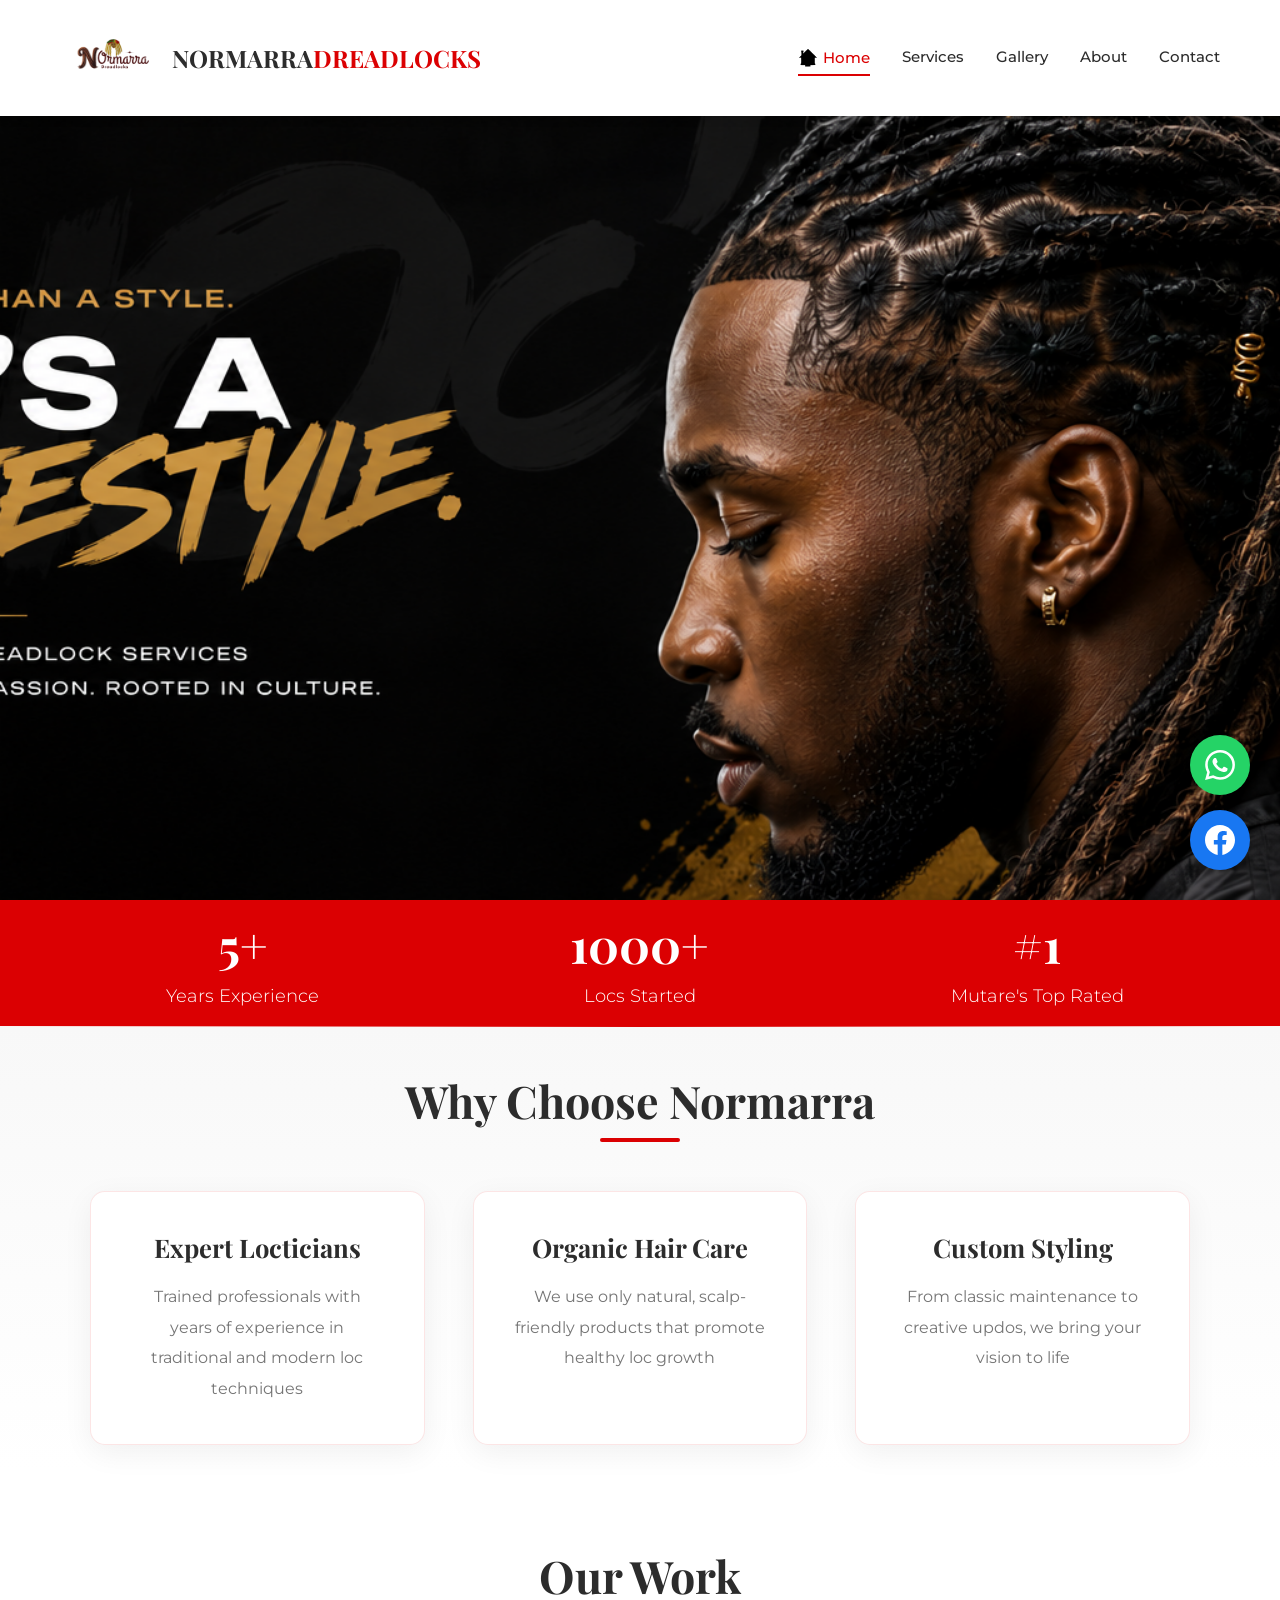
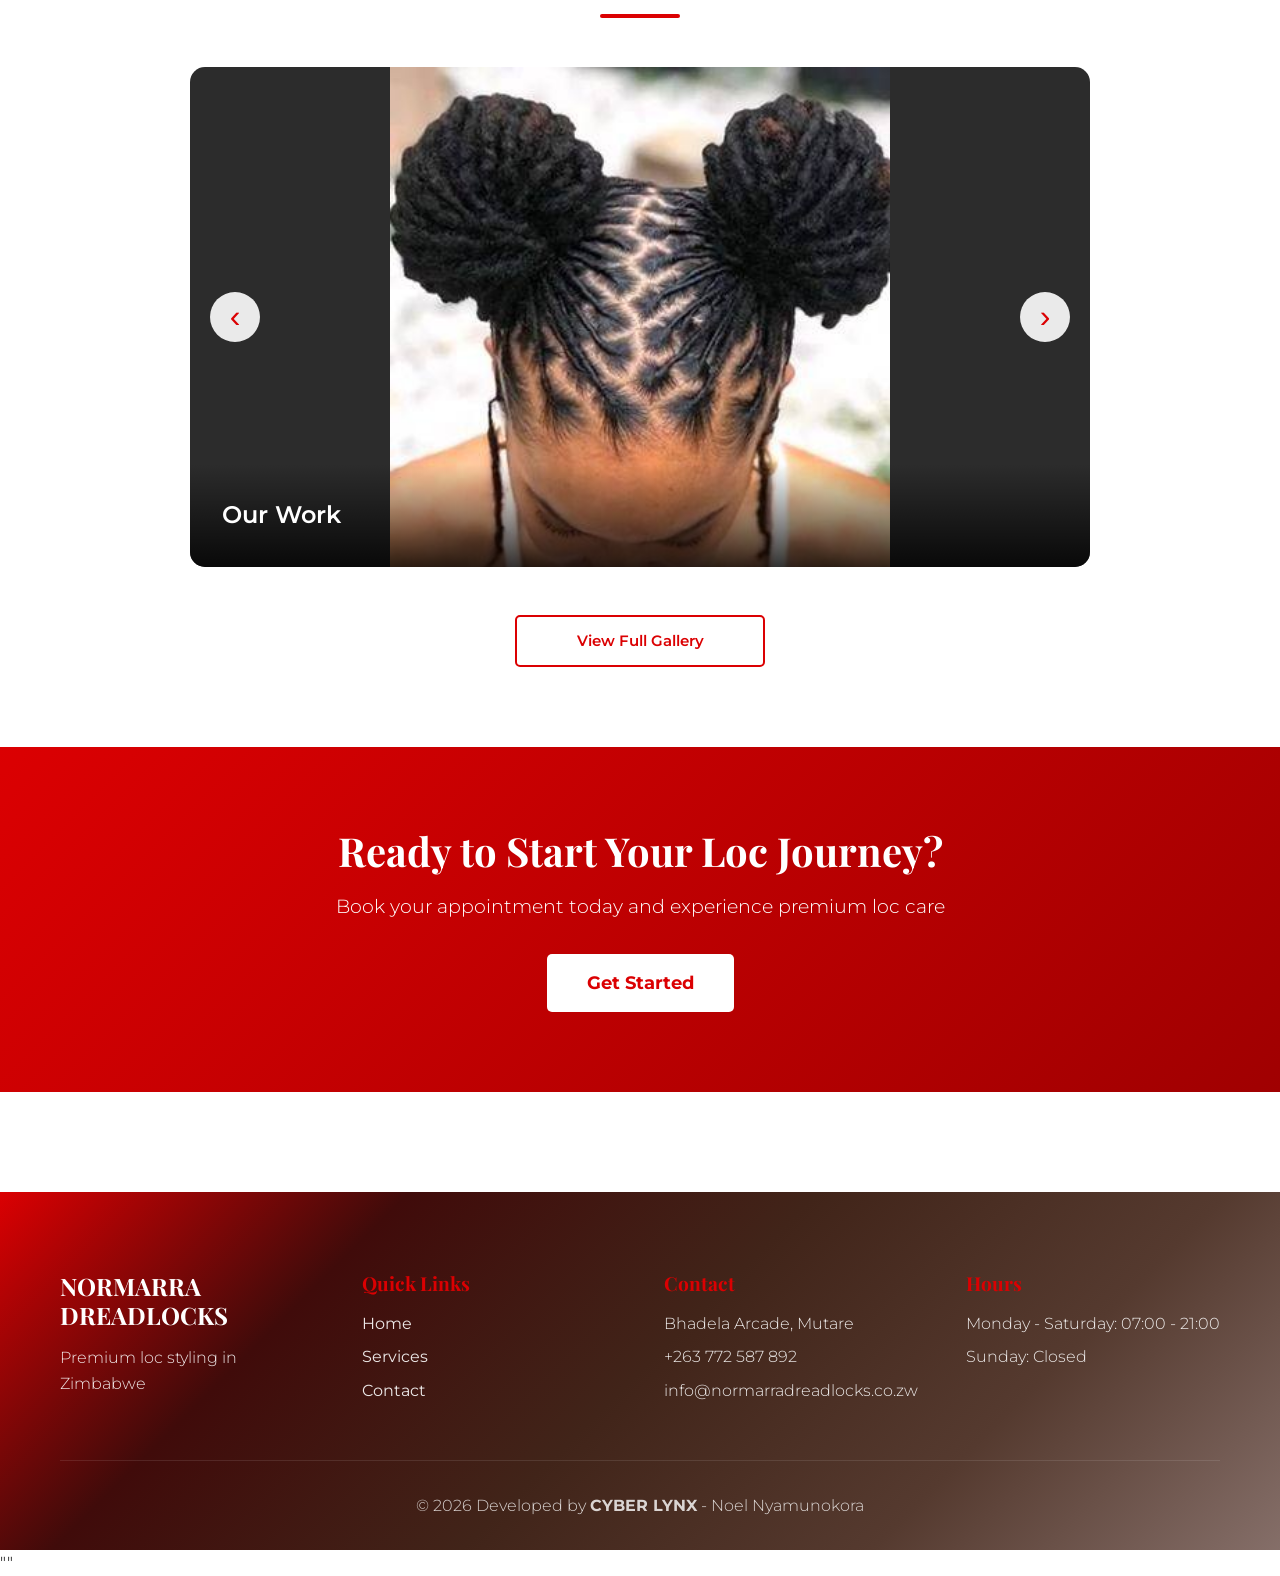
==== index.html @ 72afb71b "Update website: removed testimonials, fixed contact page responsiveness, adjusted footer gradient, r" ====
<!DOCTYPE html>
<html lang="en">
<head>
    <meta charset="UTF-8">
    <meta name="viewport" content="width=device-width, initial-scale=1.0">
    <title>Normarra Dreadlocks | Premium Loc Styling in Mutare</title>
    <link rel="stylesheet" href="styles.css">
    <link rel="preconnect" href="https://fonts.googleapis.com">
    <link rel="preconnect" href="https://fonts.gstatic.com" crossorigin>
    <link href="https://fonts.googleapis.com/css2?family=Montserrat:wght@300;400;600;700;800&family=Playfair+Display:wght@600;700&display=swap" rel="stylesheet">
</head>
<body>
    <!-- Navigation -->
    <nav class="navbar" id="navbar">
        <div class="container nav-container">
            <div class="logo">
                <img src="static/normarra logo.png" alt="Normarra Dreadlocks Logo" class="nav-logo">
                <h2>NORMARRA<span class="logo-accent">DREADLOCKS</span></h2>
            </div>
            <ul class="nav-menu" id="navMenu">
                <li><a href="index.html" class="active"><span class="home-icon">🏠</span> Home</a></li>
                <li><a href="services.html">Services</a></li>
                <li><a href="gallery.html">Gallery</a></li>
                <li><a href="about.html">About</a></li>
                <li><a href="contact.html">Contact</a></li>
            </ul>
            <div class="hamburger" id="hamburger">
                <span></span>
                <span></span>
                <span></span>
            </div>
        </div>
    </nav>

    <!-- Hero Section -->
    <section class="hero">
        <div class="hero-overlay"></div>
        <div class="floating-particles">
            <span class="particle"></span>
            <span class="particle"></span>
            <span class="particle"></span>
            <span class="particle"></span>
            <span class="particle"></span>
            <span class="particle"></span>
            <span class="particle"></span>
            <span class="particle"></span>
            <span class="particle"></span>
            <span class="particle"></span>
        </div>
        <div class="hero-mobile-text">
            <div class="mobile-text-content">
                <h2 class="mobile-tagline">
                    MORE THAN A STYLE.<br>
                    IT'S A LIFESTYLE
                </h2>
                <div class="mobile-divider"></div>
                <p class="mobile-subtext">
                    EXPERT DREADLOCK SERVICE<br>
                    BUILT ON PASSION. ROOTED IN CULTURE
                </p>
            </div>
        </div>
    </section>

    <!-- Floating Social Buttons -->
    <div class="floating-social">
        <a href="https://wa.me/263772587892?text=Hello%20Normarra%20Dreadlocks!%20I%27d%20like%20to%20book%20an%20appointment%20for%20loc%20services.%20Please%20let%20me%20know%20your%20availability." target="_blank" class="social-btn whatsapp-btn" title="Chat on WhatsApp">
            <svg xmlns="http://www.w3.org/2000/svg" viewBox="0 0 24 24" fill="currentColor">
                <path d="M17.472 14.382c-.297-.149-1.758-.867-2.03-.967-.273-.099-.471-.148-.67.15-.197.297-.767.966-.94 1.164-.173.199-.347.223-.644.075-.297-.15-1.255-.463-2.39-1.475-.883-.788-1.48-1.761-1.653-2.059-.173-.297-.018-.458.13-.606.134-.133.298-.347.446-.52.149-.174.198-.298.298-.497.099-.198.05-.371-.025-.52-.075-.149-.669-1.612-.916-2.207-.242-.579-.487-.5-.669-.51-.173-.008-.371-.01-.57-.01-.198 0-.52.074-.792.372-.272.297-1.04 1.016-1.04 2.479 0 1.462 1.065 2.875 1.213 3.074.149.198 2.096 3.2 5.077 4.487.709.306 1.262.489 1.694.625.712.227 1.36.195 1.871.118.571-.085 1.758-.719 2.006-1.413.248-.694.248-1.289.173-1.413-.074-.124-.272-.198-.57-.347m-5.421 7.403h-.004a9.87 9.87 0 01-5.031-1.378l-.361-.214-3.741.982.998-3.648-.235-.374a9.86 9.86 0 01-1.51-5.26c.001-5.45 4.436-9.884 9.888-9.884 2.64 0 5.122 1.03 6.988 2.898a9.825 9.825 0 012.893 6.994c-.003 5.45-4.437 9.884-9.885 9.884m8.413-18.297A11.815 11.815 0 0012.05 0C5.495 0 .16 5.335.157 11.892c0 2.096.547 4.142 1.588 5.945L.057 24l6.305-1.654a11.882 11.882 0 005.683 1.448h.005c6.554 0 11.89-5.335 11.893-11.893a11.821 11.821 0 00-3.48-8.413Z"/>
            </svg>
        </a>
        <a href="https://www.facebook.com/profile.php?id=61589279602380" target="_blank" class="social-btn facebook-btn" title="Follow us on Facebook">
            <svg xmlns="http://www.w3.org/2000/svg" viewBox="0 0 24 24" fill="currentColor">
                <path d="M24 12.073c0-6.627-5.373-12-12-12s-12 5.373-12 12c0 5.99 4.388 10.954 10.125 11.854v-8.385H7.078v-3.47h3.047V9.43c0-3.007 1.792-4.669 4.533-4.669 1.312 0 2.686.235 2.686.235v2.953H15.83c-1.491 0-1.956.925-1.956 1.874v2.25h3.328l-.532 3.47h-2.796v8.385C19.612 23.027 24 18.062 24 12.073z"/>
            </svg>
        </a>
    </div>

    <!-- Stats Section -->
    <section class="stats-section">
        <div class="container">
            <div class="stats-grid">
                <div class="stat-item">
                    <h3>5+</h3>
                    <p>Years Experience</p>
                </div>
                <div class="stat-item">
                    <h3>1000+</h3>
                    <p>Locs Started</p>
                </div>
                <div class="stat-item">
                    <h3>#1</h3>
                    <p>Mutare's Top Rated</p>
                </div>
            </div>
        </div>
    </section>

    <!-- Features Section -->
    <section class="features-section">
        <div class="container">
            <h2 class="section-title">Why Choose Normarra</h2>
            <div class="features-grid">
                <div class="feature-card">
                    <h3>Expert Locticians</h3>
                    <p>Trained professionals with years of experience in traditional and modern loc techniques</p>
                </div>
                <div class="feature-card">
                    <h3>Organic Hair Care</h3>
                    <p>We use only natural, scalp-friendly products that promote healthy loc growth</p>
                </div>
                <div class="feature-card">
                    <h3>Custom Styling</h3>
                    <p>From classic maintenance to creative updos, we bring your vision to life</p>
                </div>
            </div>
        </div>
    </section>

    <!-- Mini Gallery Section -->
    <section class="mini-gallery-section">
        <div class="container">
            <h2 class="section-title">Our Work</h2>
            <div class="gallery-slider">
                <div class="gallery-track" id="galleryTrack">
                    <div class="gallery-slide">
                        <img src="static/work1.jpg" alt="Loc transformation 1">
                        <div class="slide-caption">Our Work</div>
                    </div>
                    <div class="gallery-slide">
                        <img src="static/work2.jpg" alt="Loc transformation 2">
                        <div class="slide-caption">Our Work</div>
                    </div>
                    <div class="gallery-slide">
                        <img src="static/work3.jpg" alt="Loc transformation 3">
                        <div class="slide-caption">Our Work</div>
                    </div>
                    <div class="gallery-slide">
                        <img src="static/work4.jpg" alt="Loc transformation 4">
                        <div class="slide-caption">Our Work</div>
                    </div>
                    <div class="gallery-slide">
                        <img src="static/work5.jpg" alt="Loc transformation 5">
                        <div class="slide-caption">Our Work</div>
                    </div>
                    <div class="gallery-slide">
                        <img src="static/work6.jpg" alt="Loc transformation 6">
                        <div class="slide-caption">Our Work</div>
                    </div>
                </div>
                <button class="slider-btn prev" id="prevBtn">‹</button>
                <button class="slider-btn next" id="nextBtn">›</button>
            </div>
            <a href="gallery.html" class="btn btn-secondary">View Full Gallery</a>
        </div>
    </section>

    <!-- CTA Section -->
    <section class="cta-section">
        <div class="container">
            <h2>Ready to Start Your Loc Journey?</h2>
            <p>Book your appointment today and experience premium loc care</p>
            <a href="contact.html" class="btn btn-hero">Get Started</a>
        </div>
    </section>

    <!-- Footer -->
    <footer class="footer">
        <div class="container">
            <div class="footer-grid">
                <div class="footer-col">
                    <h3>NORMARRA DREADLOCKS</h3>
                    <p>Premium loc styling in Zimbabwe</p>
                </div>
                <div class="footer-col">
                    <h4>Quick Links</h4>
                    <ul>
                        <li><a href="index.html">Home</a></li>
                        <li><a href="services.html">Services</a></li>
                        <li><a href="contact.html">Contact</a></li>
                    </ul>
                </div>
                <div class="footer-col">
                    <h4>Contact</h4>
                    <p>Bhadela Arcade, Mutare</p>
                    <p>+263 772 587 892</p>
                    <p>info@normarradreadlocks.co.zw</p>
                </div>
                <div class="footer-col">
                    <h4>Hours</h4>
                    <p>Monday - Saturday: 07:00 - 21:00</p>
                    <p>Sunday: Closed</p>
                </div>
            </div>
            <div class="footer-bottom">
                <p>&copy; 2026 Developed by <strong>CYBER LYNX</strong> - Noel Nyamunokora</p>
            </div>
        </div>
    </footer>

    <script src="script.js"></script>
</body>
</html>
""
---- styles.css ----
/* ===== CSS RESET & BASE ===== */
* {
    margin: 0;
    padding: 0;
    box-sizing: border-box;
}

:root {
    --primary-red: #DB0002;
    --dark-red: #A00001;
    --white: #FFFFFF;
    --off-white: #F8F8F8;
    --charcoal: #2C2C2C;
    --dark-brown: #3E2723;
    --light-gray: #E0E0E0;
    --medium-gray: #757575;
    --accent-gold: #D4AF37;
}

html {
    scroll-behavior: smooth;
}

body {
    font-family: 'Montserrat', sans-serif;
    color: var(--charcoal);
    line-height: 1.6;
    background-color: var(--white);
}

h1, h2, h3, h4 {
    font-family: 'Playfair Display', serif;
    font-weight: 700;
    line-height: 1.2;
}

img {
    max-width: 100%;
    height: auto;
    display: block;
}

a {
    text-decoration: none;
    color: inherit;
}

.container {
    max-width: 1200px;
    margin: 0 auto;
    padding: 0 20px;
}

/* ===== NAVIGATION ===== */
.navbar {
    position: fixed;
    top: 0;
    left: 0;
    right: 0;
    background: var(--white);
    box-shadow: 0 2px 10px rgba(0,0,0,0.1);
    z-index: 1000;
    transition: all 0.3s ease;
}

.navbar.scrolled {
    box-shadow: 0 4px 20px rgba(0,0,0,0.15);
}

.nav-container {
    display: flex;
    justify-content: space-between;
    align-items: center;
    padding: 0.5rem 20px;
}

.logo {
    display: flex;
    align-items: center;
    gap: 12px;
}

.nav-logo {
    height: 100px;
    width: auto;
}

.logo h1 {
    font-size: 1.5rem;
    color: var(--charcoal);
    font-weight: 800;
    letter-spacing: 1px;
}

.logo-accent {
    color: var(--primary-red);
}

.nav-menu {
    display: flex;
    list-style: none;
    gap: 2rem;
}

.nav-menu a {
    color: var(--charcoal);
    font-weight: 500;
    font-size: 0.95rem;
    transition: color 0.3s ease;
    position: relative;
    display: flex;
    align-items: center;
    gap: 5px;
}

.home-icon {
    font-size: 1rem;
    filter: grayscale(100%) brightness(0);
}

.nav-menu a::after {
    content: '';
    position: absolute;
    bottom: -5px;
    left: 0;
    width: 0;
    height: 2px;
    background: var(--primary-red);
    transition: width 0.3s ease;
}

.nav-menu a:hover::after,
.nav-menu a.active::after {
    width: 100%;
}

.nav-menu a:hover,
.nav-menu a.active {
    color: var(--primary-red);
}

.hamburger {
    display: none;
    flex-direction: column;
    cursor: pointer;
    gap: 5px;
}

.hamburger span {
    width: 25px;
    height: 3px;
    background: var(--charcoal);
    transition: all 0.3s ease;
}

/* ===== BUTTONS ===== */
.btn {
    display: inline-block;
    padding: 12px 30px;
    border-radius: 5px;
    font-weight: 600;
    font-size: 0.95rem;
    transition: all 0.3s ease;
    cursor: pointer;
    border: none;
    text-align: center;
}

.btn-primary {
    background: var(--primary-red);
    color: var(--white);
}

.btn-primary:hover {
    background: var(--dark-red);
    transform: translateY(-2px);
    box-shadow: 0 5px 15px rgba(196, 30, 58, 0.3);
}

.btn-secondary {
    background: transparent;
    color: var(--primary-red);
    border: 2px solid var(--primary-red);
}

.btn-secondary:hover {
    background: var(--primary-red);
    color: var(--white);
}

.btn-hero {
    background: var(--white);
    color: var(--primary-red);
    padding: 15px 40px;
    font-size: 1.1rem;
    font-weight: 700;
}

.btn-hero:hover {
    background: var(--off-white);
    transform: translateY(-3px);
    box-shadow: 0 8px 20px rgba(0,0,0,0.2);
}

.btn-full {
    width: 100%;
}

/* ===== HERO SECTION ===== */
.hero {
    height: 100vh;
    background: url('static/hero.png') center/cover no-repeat;
    display: flex;
    align-items: center;
    justify-content: center;
    text-align: center;
    color: var(--white);
    position: relative;
    margin-top: 0;
    overflow: hidden;
}

.hero-overlay {
    position: absolute;
    top: 0;
    left: 0;
    right: 0;
    bottom: 0;
    background: transparent;
    z-index: 1;
}

/* Floating Particles Effect */
.floating-particles {
    position: absolute;
    top: 0;
    left: 0;
    width: 100%;
    height: 100%;
    z-index: 2;
    pointer-events: none;
}

.particle {
    position: absolute;
    background: radial-gradient(circle, rgba(212, 175, 55, 0.8), transparent);
    border-radius: 50%;
    animation: float 15s infinite ease-in-out;
    opacity: 0;
}

.particle:nth-child(1) {
    width: 8px;
    height: 8px;
    left: 10%;
    animation-delay: 0s;
    animation-duration: 12s;
}

.particle:nth-child(2) {
    width: 6px;
    height: 6px;
    left: 20%;
    animation-delay: 2s;
    animation-duration: 14s;
}

.particle:nth-child(3) {
    width: 10px;
    height: 10px;
    left: 30%;
    animation-delay: 4s;
    animation-duration: 16s;
}

.particle:nth-child(4) {
    width: 7px;
    height: 7px;
    left: 40%;
    animation-delay: 1s;
    animation-duration: 13s;
}

.particle:nth-child(5) {
    width: 9px;
    height: 9px;
    left: 50%;
    animation-delay: 3s;
    animation-duration: 15s;
}

.particle:nth-child(6) {
    width: 6px;
    height: 6px;
    left: 60%;
    animation-delay: 5s;
    animation-duration: 17s;
}

.particle:nth-child(7) {
    width: 8px;
    height: 8px;
    left: 70%;
    animation-delay: 2.5s;
    animation-duration: 14s;
}

.particle:nth-child(8) {
    width: 7px;
    height: 7px;
    left: 80%;
    animation-delay: 4.5s;
    animation-duration: 16s;
}

.particle:nth-child(9) {
    width: 10px;
    height: 10px;
    left: 90%;
    animation-delay: 1.5s;
    animation-duration: 13s;
}

.particle:nth-child(10) {
    width: 6px;
    height: 6px;
    left: 95%;
    animation-delay: 3.5s;
    animation-duration: 15s;
}

@keyframes float {
    0% {
        transform: translateY(100vh) translateX(0) scale(0);
        opacity: 0;
    }
    10% {
        opacity: 0.6;
    }
    50% {
        transform: translateY(50vh) translateX(20px) scale(1);
        opacity: 0.8;
    }
    90% {
        opacity: 0.4;
    }
    100% {
        transform: translateY(-10vh) translateX(-20px) scale(0.5);
        opacity: 0;
    }
}

.hero-content {
    position: relative;
    z-index: 2;
    max-width: 800px;
    padding: 0 20px;
}

.hero-title {
    font-size: 4rem;
    margin-bottom: 1rem;
    text-shadow: 2px 2px 10px rgba(0,0,0,0.5);
    animation: fadeInUp 1s ease;
}

.hero-subtitle {
    font-size: 1.5rem;
    margin-bottom: 2rem;
    font-weight: 300;
    text-shadow: 1px 1px 5px rgba(0,0,0,0.5);
    animation: fadeInUp 1.2s ease;
}

@keyframes fadeInUp {
    from {
        opacity: 0;
        transform: translateY(30px);
    }
    to {
        opacity: 1;
        transform: translateY(0);
    }
}

/* Hide mobile text on larger screens */
.hero-mobile-text {
    display: none;
}

/* Mobile hero image - for screens smaller than 768px */
@media (max-width: 768px) {
    .hero {
        background: url('static/hero2.png') center top no-repeat;
        background-size: auto 100%;
    }
    
    .hero-mobile-text {
        display: flex;
        align-items: center;
        justify-content: center;
        position: absolute;
        top: 0;
        left: 0;
        right: 0;
        bottom: 0;
        z-index: 10;
        padding: 0 20px;
    }
    
    .mobile-text-content {
        text-align: center;
        animation: fadeInUp 1.5s ease;
    }
    
    .mobile-tagline {
        font-family: 'Montserrat', sans-serif;
        font-size: 2rem;
        font-weight: 800;
        letter-spacing: 2px;
        text-align: center;
        line-height: 1.4;
        color: var(--white);
        text-shadow: 2px 2px 8px rgba(0, 0, 0, 0.8);
        margin-bottom: 1.5rem;
    }
    
    .mobile-divider {
        width: 80px;
        height: 3px;
        background: var(--white);
        margin: 0 auto 1.5rem;
        box-shadow: 0 2px 6px rgba(0, 0, 0, 0.5);
        animation: expandWidth 1s ease 0.5s backwards;
    }
    
    .mobile-subtext {
        font-family: 'Montserrat', sans-serif;
        font-size: 0.9rem;
        font-weight: 500;
        letter-spacing: 1.5px;
        color: var(--white);
        text-shadow: 1px 1px 6px rgba(0, 0, 0, 0.8);
        line-height: 1.6;
    }
}

@keyframes expandWidth {
    from {
        width: 0;
    }
    to {
        width: 80px;
    }
}

.hero-logo {
    max-width: 150px;
    height: auto;
    filter: drop-shadow(2px 2px 40px rgba(0, 0, 0, 0.5));
    animation: fadeInLeft 1s ease;
}

.hero-tagline {
    font-family: 'Montserrat', sans-serif;
    font-size: 1.8rem;
    font-weight: 800;
    letter-spacing: 3px;
    color: var(--white);
    text-shadow: 2px 2px 10px rgba(0, 0, 0, 0.7);
    animation: fadeInLeft 1.2s ease;
}

@keyframes fadeInLeft {
    from {
        opacity: 0;
        transform: translateX(-30px);
    }
    to {
        opacity: 1;
        transform: translateX(0);
    }
}

.hero-content {
    position: relative;
    z-index: 2;
    max-width: 800px;
    padding: 0 20px;
}

.hero-title {
    font-size: 4rem;
    margin-bottom: 1rem;
    text-shadow: 2px 2px 10px rgba(0,0,0,0.5);
    animation: fadeInUp 1s ease;
}

.hero-subtitle {
    font-size: 1.5rem;
    margin-bottom: 2rem;
    font-weight: 300;
    text-shadow: 1px 1px 5px rgba(0,0,0,0.5);
    animation: fadeInUp 1.2s ease;
}

@keyframes fadeInUp {
    from {
        opacity: 0;
        transform: translateY(30px);
    }
    to {
        opacity: 1;
        transform: translateY(0);
    }
}

/* ===== STATS SECTION ===== */
.stats-section {
    background: var(--primary-red);
    color: var(--white);
    padding: 1rem 0;
}

.stats-grid {
    display: grid;
    grid-template-columns: repeat(auto-fit, minmax(200px, 1fr));
    gap: 2rem;
    text-align: center;
}

.stat-item h3 {
    font-size: 3rem;
    margin-bottom: 0.5rem;
}

.stat-item p {
    font-size: 1.1rem;
    font-weight: 300;
}

/* ===== FEATURES SECTION ===== */
.features-section {
    padding: 3rem 0 1.5rem 0;
    background: linear-gradient(180deg, var(--off-white) 0%, var(--white) 100%);
    position: relative;
}

.features-section::before {
    content: '';
    position: absolute;
    top: 0;
    left: 0;
    right: 0;
    height: 1px;
    background: linear-gradient(90deg, transparent, var(--primary-red), transparent);
}

.section-title {
    text-align: center;
    font-size: 2.8rem;
    margin-bottom: 1rem;
    color: var(--charcoal);
    position: relative;
    display: inline-block;
    width: 100%;
}

.section-title::after {
    content: '';
    position: absolute;
    bottom: -15px;
    left: 50%;
    transform: translateX(-50%);
    width: 80px;
    height: 4px;
    background: var(--primary-red);
    border-radius: 2px;
}

.features-section .section-title {
    margin-bottom: 4rem;
}

.features-grid {
    display: grid;
    grid-template-columns: repeat(auto-fit, minmax(320px, 1fr));
    gap: 3rem;
    max-width: 1100px;
    margin: 0 auto;
}

.feature-card {
    background: var(--white);
    padding: 2.5rem 2.5rem;
    border-radius: 15px;
    text-align: center;
    box-shadow: 0 8px 30px rgba(0,0,0,0.06);
    transition: all 0.4s cubic-bezier(0.4, 0, 0.2, 1);
    position: relative;
    overflow: hidden;
    border: 1px solid rgba(219, 0, 2, 0.1);
}

.feature-card::before {
    content: '';
    position: absolute;
    top: 0;
    left: 0;
    right: 0;
    height: 4px;
    background: linear-gradient(90deg, var(--primary-red), var(--dark-red));
    transform: scaleX(0);
    transition: transform 0.4s ease;
}

.feature-card:hover::before {
    transform: scaleX(1);
}

.feature-card:hover {
    transform: translateY(-15px);
    box-shadow: 0 15px 45px rgba(219, 0, 2, 0.15);
    border-color: var(--primary-red);
}

.feature-card h3 {
    font-size: 1.6rem;
    margin-bottom: 1.2rem;
    color: var(--charcoal);
    transition: color 0.3s ease;
}

.feature-card:hover h3 {
    color: var(--primary-red);
}

.feature-card p {
    color: var(--medium-gray);
    line-height: 1.9;
    font-size: 1rem;
}

/* ===== GALLERY SLIDER ===== */
.mini-gallery-section {
    padding: 5rem 0;
    background: var(--white);
}

.gallery-slider {
    position: relative;
    max-width: 900px;
    margin: 3rem auto;
    overflow: hidden;
    border-radius: 15px;
}

.gallery-track {
    display: flex;
    transition: transform 0.5s ease;
}

.gallery-slide {
    min-width: 100%;
    position: relative;
}

.gallery-slide img {
    width: 100%;
    height: 500px;
    object-fit: contain;
    background: var(--charcoal);
}

.slide-caption {
    position: absolute;
    bottom: 0;
    left: 0;
    right: 0;
    background: linear-gradient(transparent, rgba(0,0,0,0.8));
    color: var(--white);
    padding: 2rem;
    font-size: 1.5rem;
    font-weight: 600;
}

.slider-btn {
    position: absolute;
    top: 50%;
    transform: translateY(-50%);
    background: rgba(255,255,255,0.9);
    color: var(--primary-red);
    border: none;
    width: 50px;
    height: 50px;
    border-radius: 50%;
    font-size: 2rem;
    cursor: pointer;
    transition: all 0.3s ease;
    z-index: 10;
}

.slider-btn:hover {
    background: var(--white);
    transform: translateY(-50%) scale(1.1);
}

.slider-btn.prev {
    left: 20px;
}

.slider-btn.next {
    right: 20px;
}

.mini-gallery-section .btn-secondary {
    display: block;
    margin: 2rem auto 0;
    max-width: 250px;
}

/* ===== TESTIMONIALS ===== */
.testimonials-section {
    padding: 5rem 0;
    background: var(--off-white);
}

.testimonials-grid {
    display: grid;
    grid-template-columns: repeat(auto-fit, minmax(300px, 1fr));
    gap: 2rem;
}

.testimonial-card {
    background: var(--white);
    padding: 2rem;
    border-radius: 10px;
    box-shadow: 0 5px 20px rgba(0,0,0,0.08);
}

.stars {
    color: var(--accent-gold);
    font-size: 1.2rem;
    margin-bottom: 1rem;
}

.testimonial-text {
    font-style: italic;
    color: var(--charcoal);
    margin-bottom: 1rem;
    line-height: 1.8;
}

.testimonial-author {
    font-weight: 600;
    color: var(--primary-red);
}

/* ===== CTA SECTION ===== */
.cta-section {
    background: linear-gradient(135deg, var(--primary-red), var(--dark-red));
    color: var(--white);
    padding: 5rem 0;
    text-align: center;
}

.cta-section h2 {
    font-size: 2.5rem;
    margin-bottom: 1rem;
}

.cta-section p {
    font-size: 1.2rem;
    margin-bottom: 2rem;
    font-weight: 300;
}

/* ===== PAGE HEADER ===== */
.page-header {
    background: linear-gradient(135deg, 
        #DB0002 0%, 
        #400B0A 30%, 
        #412419 60%, 
        #553A2F 100%);
    color: var(--white);
    padding: 5rem 0 3rem;
    text-align: center;
    margin-top: 70px;
    position: relative;
    overflow: hidden;
}

.page-header::before {
    content: '';
    position: absolute;
    top: 0;
    left: 0;
    right: 0;
    bottom: 0;
    background: radial-gradient(circle at 30% 50%, rgba(219, 0, 2, 0.2) 0%, transparent 50%),
                radial-gradient(circle at 70% 80%, rgba(85, 58, 47, 0.3) 0%, transparent 50%);
    pointer-events: none;
}

.page-header h1 {
    font-size: 3rem;
    margin-bottom: 1rem;
}

.page-header p {
    font-size: 1.2rem;
    font-weight: 300;
}

/* ===== SERVICES PAGE ===== */
.services-intro {
    padding: 4rem 0;
    background: var(--white);
}

.intro-content {
    max-width: 800px;
    margin: 0 auto;
    text-align: center;
}

.intro-content h2 {
    font-size: 2rem;
    margin-bottom: 1.5rem;
    color: var(--primary-red);
}

.intro-content p {
    font-size: 1.1rem;
    line-height: 1.8;
    color: var(--medium-gray);
}

.services-section {
    padding: 3rem 0 5rem;
    background: var(--off-white);
}

.service-category {
    margin-bottom: 4rem;
}

.category-title {
    font-size: 2.2rem;
    color: var(--charcoal);
    margin-bottom: 0.5rem;
    text-align: center;
}

.category-desc {
    text-align: center;
    color: var(--medium-gray);
    margin-bottom: 2rem;
    font-size: 1.1rem;
}

.services-grid {
    display: grid;
    grid-template-columns: repeat(auto-fit, minmax(280px, 1fr));
    gap: 2rem;
}

.service-card {
    background: var(--white);
    padding: 2rem;
    border-radius: 10px;
    box-shadow: 0 3px 15px rgba(0,0,0,0.08);
    transition: all 0.3s ease;
    border-top: 4px solid var(--primary-red);
}

.service-card:hover {
    transform: translateY(-5px);
    box-shadow: 0 8px 25px rgba(196, 30, 58, 0.2);
}

.service-card h3 {
    font-size: 1.4rem;
    color: var(--primary-red);
    margin-bottom: 1rem;
}

.service-desc {
    color: var(--medium-gray);
    margin-bottom: 1.5rem;
    line-height: 1.7;
}

.service-details {
    display: flex;
    justify-content: center;
    align-items: center;
    padding-top: 1rem;
    border-top: 1px solid var(--light-gray);
}

.duration {
    color: var(--charcoal);
    font-size: 0.9rem;
}

.price {
    color: var(--primary-red);
    font-weight: 700;
    font-size: 1.1rem;
}

/* ===== GALLERY PAGE ===== */
.gallery-filter-section {
    padding: 3rem 0 2rem;
    background: var(--white);
}

.filter-buttons {
    display: flex;
    justify-content: center;
    gap: 1rem;
    flex-wrap: wrap;
}

.filter-btn {
    padding: 10px 25px;
    background: var(--white);
    color: var(--charcoal);
    border: 2px solid var(--light-gray);
    border-radius: 25px;
    cursor: pointer;
    font-weight: 600;
    transition: all 0.3s ease;
}

.filter-btn:hover,
.filter-btn.active {
    background: var(--primary-red);
    color: var(--white);
    border-color: var(--primary-red);
}

.gallery-section {
    padding: 2rem 0 5rem;
    background: var(--off-white);
}

.masonry-grid {
    display: grid;
    grid-template-columns: repeat(auto-fill, minmax(250px, 1fr));
    gap: 1.5rem;
    grid-auto-flow: dense;
}

.gallery-item {
    position: relative;
    overflow: hidden;
    border-radius: 10px;
    cursor: pointer;
    transition: transform 0.3s ease;
    height: 300px;
}

.gallery-item.tall {
    grid-row: span 2;
    height: 615px;
}

.gallery-item.wide {
    grid-column: span 2;
}

.gallery-item img {
    width: 100%;
    height: 100%;
    object-fit: cover;
    transition: transform 0.5s ease;
}

.gallery-item:hover img {
    transform: scale(1.1);
}

.gallery-overlay {
    position: absolute;
    bottom: 0;
    left: 0;
    right: 0;
    background: linear-gradient(transparent, rgba(0,0,0,0.9));
    color: var(--white);
    padding: 2rem 1.5rem 1.5rem;
    transform: translateY(100%);
    transition: transform 0.3s ease;
}

.gallery-item:hover .gallery-overlay {
    transform: translateY(0);
}

.gallery-overlay h3 {
    font-size: 1.3rem;
    margin-bottom: 0.5rem;
}

.gallery-overlay p {
    font-size: 0.9rem;
    font-weight: 300;
}

.gallery-item.hidden {
    display: none;
}

/* ===== ABOUT PAGE ===== */
.about-story {
    padding: 5rem 0;
    background: var(--white);
}

.about-content {
    display: grid;
    grid-template-columns: 1fr 1fr;
    gap: 4rem;
    align-items: center;
}

.about-text h2 {
    font-size: 2.2rem;
    color: var(--primary-red);
    margin-bottom: 1.5rem;
}

.about-text p {
    margin-bottom: 1.5rem;
    line-height: 1.8;
    color: var(--medium-gray);
}

.about-image img {
    border-radius: 10px;
    box-shadow: 0 10px 30px rgba(0,0,0,0.15);
}

.mission-section {
    padding: 5rem 0;
    background: var(--off-white);
}

.mission-grid {
    display: grid;
    grid-template-columns: repeat(auto-fit, minmax(300px, 1fr));
    gap: 2rem;
}

.mission-card {
    background: var(--white);
    padding: 2.5rem;
    border-radius: 10px;
    box-shadow: 0 5px 20px rgba(0,0,0,0.08);
    border-left: 5px solid var(--primary-red);
}

.mission-card h3 {
    font-size: 1.6rem;
    color: var(--primary-red);
    margin-bottom: 1rem;
}

.mission-card p {
    line-height: 1.8;
    color: var(--medium-gray);
}

.approach-section {
    padding: 5rem 0;
    background: var(--white);
}

.approach-content {
    display: grid;
    grid-template-columns: repeat(auto-fit, minmax(250px, 1fr));
    gap: 3rem;
    margin-top: 3rem;
}

.approach-item {
    text-align: center;
}

.approach-number {
    font-size: 3rem;
    font-weight: 700;
    color: var(--primary-red);
    opacity: 0.3;
    margin-bottom: 1rem;
}

.approach-item h3 {
    font-size: 1.4rem;
    margin-bottom: 1rem;
    color: var(--charcoal);
}

.approach-item p {
    line-height: 1.8;
    color: var(--medium-gray);
}

.team-section {
    padding: 5rem 0;
    background: var(--off-white);
}

.team-intro {
    text-align: center;
    max-width: 800px;
    margin: 0 auto 3rem;
    font-size: 1.1rem;
    line-height: 1.8;
    color: var(--medium-gray);
}

.team-values {
    display: grid;
    grid-template-columns: repeat(auto-fit, minmax(200px, 1fr));
    gap: 2rem;
    margin-top: 3rem;
}

.value-item {
    text-align: center;
    padding: 2rem;
    background: var(--white);
    border-radius: 10px;
    box-shadow: 0 3px 15px rgba(0,0,0,0.08);
}

.value-icon {
    font-size: 3rem;
    display: block;
    margin-bottom: 1rem;
}

.value-item p {
    font-weight: 600;
    color: var(--charcoal);
}

/* ===== CONTACT PAGE ===== */
.contact-section {
    padding: 5rem 0;
    background: var(--off-white);
}

.contact-grid {
    display: grid;
    grid-template-columns: 1fr 1fr;
    gap: 4rem;
    align-items: stretch;
}

.contact-form-container,
.contact-info-container {
    display: flex;
    flex-direction: column;
}

.contact-form-container h2,
.contact-info-container h2 {
    font-size: 2rem;
    color: var(--primary-red);
    margin-bottom: 2rem;
}

.contact-form {
    background: var(--white);
    padding: 2.5rem;
    border-radius: 10px;
    box-shadow: 0 5px 20px rgba(0,0,0,0.08);
    flex: 1;
    display: flex;
    flex-direction: column;
}

.form-group {
    margin-bottom: 1.5rem;
}

.form-row {
    display: grid;
    grid-template-columns: 1fr 1fr;
    gap: 1rem;
}

.form-row .form-group {
    margin-bottom: 1.5rem;
}

.form-group label {
    display: block;
    margin-bottom: 0.5rem;
    font-weight: 600;
    color: var(--charcoal);
}

.form-group input,
.form-group select,
.form-group textarea {
    width: 100%;
    padding: 12px;
    border: 2px solid var(--light-gray);
    border-radius: 5px;
    font-family: 'Montserrat', sans-serif;
    font-size: 1rem;
    transition: border-color 0.3s ease;
}

.form-group input:focus,
.form-group select:focus,
.form-group textarea:focus {
    outline: none;
    border-color: var(--primary-red);
}

.contact-details {
    background: var(--white);
    padding: 2.5rem;
    border-radius: 10px;
    box-shadow: 0 5px 20px rgba(0,0,0,0.08);
}

.contact-item {
    display: flex;
    gap: 1.5rem;
    margin-bottom: 2rem;
    align-items: flex-start;
}

.contact-icon {
    font-size: 2rem;
    flex-shrink: 0;
    filter: grayscale(100%);
    opacity: 0.8;
}

.contact-item h4 {
    font-size: 1.2rem;
    color: var(--primary-red);
    margin-bottom: 0.5rem;
}

.contact-item p {
    color: var(--medium-gray);
    line-height: 1.8;
}

.contact-item a {
    color: var(--primary-red);
    transition: color 0.3s ease;
}

.contact-item a:hover {
    color: var(--dark-red);
}

.map-container {
    margin-top: 2rem;
    border-radius: 10px;
    overflow: hidden;
}

.map-placeholder {
    background: var(--light-gray);
    padding: 4rem 2rem;
    text-align: center;
    color: var(--medium-gray);
}

.map-placeholder p {
    margin-bottom: 0.5rem;
}

.map-note {
    font-size: 0.9rem;
    font-style: italic;
}

.faq-section {
    padding: 5rem 0;
    background: var(--white);
}

.faq-accordion {
    max-width: 800px;
    margin: 0 auto;
}

.faq-item {
    background: var(--off-white);
    margin-bottom: 1rem;
    border-radius: 10px;
    overflow: hidden;
    border-left: 4px solid var(--primary-red);
    transition: all 0.3s ease;
}

.faq-item:hover {
    box-shadow: 0 5px 15px rgba(219, 0, 2, 0.1);
}

.faq-question {
    width: 100%;
    background: transparent;
    border: none;
    padding: 1.5rem 2rem;
    text-align: left;
    cursor: pointer;
    display: flex;
    justify-content: space-between;
    align-items: center;
    font-size: 1.1rem;
    font-weight: 600;
    color: var(--charcoal);
    transition: all 0.3s ease;
}

.faq-question:hover {
    color: var(--primary-red);
}

.faq-icon {
    font-size: 1.5rem;
    font-weight: 300;
    color: var(--primary-red);
    transition: transform 0.3s ease;
}

.faq-item.active .faq-icon {
    transform: rotate(45deg);
}

.faq-answer {
    max-height: 0;
    overflow: hidden;
    transition: max-height 0.3s ease, padding 0.3s ease;
    padding: 0 2rem;
}

.faq-item.active .faq-answer {
    max-height: 500px;
    padding: 0 2rem 1.5rem 2rem;
}

.faq-answer p {
    color: var(--medium-gray);
    line-height: 1.8;
    margin: 0;
}

/* ===== FOOTER ===== */
.footer {
    background: linear-gradient(135deg, 
        #DB0002 0%, 
        #400B0A 25%, 
        #412419 50%, 
        #553A2F 75%, 
        #C8B8B9 135%);
    color: var(--white);
    padding: 5rem 0 2rem;
    position: relative;
    overflow: hidden;
    margin-top: 100px;
}

.footer::before {
    content: '';
    position: absolute;
    top: -100px;
    left: 0;
    width: 100%;
    height: 100px;
    background: inherit;
    clip-path: ellipse(70% 100% at 50% 100%);
}



/* ===== FLOATING SOCIAL BUTTONS ===== */
.floating-social {
    position: fixed;
    bottom: 30px;
    right: 30px;
    display: flex;
    flex-direction: column;
    gap: 15px;
    z-index: 999;
}

.floating-book-btn {
    background: var(--primary-red);
    color: var(--white);
    padding: 12px 20px;
    border-radius: 30px;
    font-weight: 600;
    font-size: 0.9rem;
    text-align: center;
    box-shadow: 0 4px 15px rgba(219, 0, 2, 0.4);
    transition: all 0.3s ease;
    cursor: pointer;
    white-space: nowrap;
}

.floating-book-btn:hover {
    background: var(--dark-red);
    transform: translateY(-3px);
    box-shadow: 0 6px 20px rgba(219, 0, 2, 0.6);
}

.social-btn {
    width: 60px;
    height: 60px;
    border-radius: 50%;
    display: flex;
    align-items: center;
    justify-content: center;
    box-shadow: 0 4px 15px rgba(0, 0, 0, 0.3);
    transition: all 0.3s ease;
    cursor: pointer;
}

.social-btn svg {
    width: 30px;
    height: 30px;
}

.whatsapp-btn {
    background: #25D366;
    color: var(--white);
}

.whatsapp-btn:hover {
    background: #128C7E;
    transform: scale(1.1) translateY(-3px);
    box-shadow: 0 6px 20px rgba(37, 211, 102, 0.5);
}

.facebook-btn {
    background: #1877F2;
    color: var(--white);
}

.facebook-btn:hover {
    background: #0d5dbf;
    transform: scale(1.1) translateY(-3px);
    box-shadow: 0 6px 20px rgba(24, 119, 242, 0.5);
}

.social-btn:active {
    transform: scale(0.95);
}

@media (max-width: 600px) {
    .floating-social {
        bottom: 20px;
        right: 20px;
    }
    
    .floating-book-btn {
        padding: 10px 16px;
        font-size: 0.8rem;
    }
    
    .social-btn {
        width: 50px;
        height: 50px;
    }
    
    .social-btn svg {
        width: 25px;
        height: 25px;
    }
}

.footer-grid {
    display: grid;
    grid-template-columns: repeat(auto-fit, minmax(250px, 1fr));
    gap: 3rem;
    margin-bottom: 3rem;
}

.footer-col h3 {
    font-size: 1.5rem;
    margin-bottom: 1rem;
}

.footer-col h4 {
    font-size: 1.2rem;
    margin-bottom: 1rem;
    color: var(--primary-red);
}

.footer-col p {
    margin-bottom: 0.5rem;
    font-weight: 300;
    opacity: 0.9;
}

.footer-col ul {
    list-style: none;
}

.footer-col ul li {
    margin-bottom: 0.5rem;
}

.footer-col ul li a {
    color: var(--white);
    opacity: 0.9;
    transition: all 0.3s ease;
}

.footer-col ul li a:hover {
    opacity: 1;
    color: var(--primary-red);
    padding-left: 5px;
}

.footer-bottom {
    text-align: center;
    padding-top: 2rem;
    border-top: 1px solid rgba(255,255,255,0.1);
}

.footer-bottom p {
    font-weight: 300;
    opacity: 0.8;
}

/* ===== RESPONSIVE DESIGN ===== */
@media (max-width: 968px) {
    .nav-menu {
        position: fixed;
        left: -100%;
        top: 70px;
        flex-direction: column;
        background: var(--white);
        width: 100%;
        text-align: center;
        transition: 0.3s;
        box-shadow: 0 10px 27px rgba(0,0,0,0.05);
        padding: 2rem 0;
    }

    .nav-menu.active {
        left: 0;
    }

    .hamburger {
        display: flex;
    }

    .nav-container .btn-primary {
        display: none;
    }

    .hero-title {
        font-size: 2.5rem;
    }

    .hero-subtitle {
        font-size: 1.2rem;
    }

    .about-content,
    .contact-grid {
        grid-template-columns: 1fr;
        gap: 2rem;
    }
    
    .contact-section {
        padding: 3rem 0;
    }
    
    .contact-form-container h2,
    .contact-info-container h2 {
        font-size: 1.5rem;
    }
    
    .form-row {
        grid-template-columns: 1fr;
        gap: 0;
    }

    .gallery-item.wide {
        grid-column: span 1;
    }

    .masonry-grid {
        grid-template-columns: repeat(auto-fill, minmax(250px, 1fr));
    }
    
    .nav-logo {
        height: 60px;
    }
    
    .logo h1 {
        font-size: 1rem;
    }
    
    .nav-container {
        gap: 10px;
    }
    
    .faq-section {
        padding: 3rem 0;
    }
    
    .faq-question {
        font-size: 1rem;
        padding: 1.2rem 1.5rem;
    }
    
    .faq-answer {
        padding: 0 1.5rem;
    }
    
    .faq-item.active .faq-answer {
        padding: 0 1.5rem 1.2rem 1.5rem;
    }
}

@media (max-width: 600px) {
    .hero-title {
        font-size: 2rem;
    }

    .section-title {
        font-size: 2rem;
    }

    .page-header h1 {
        font-size: 2.2rem;
    }

    .stats-grid {
        grid-template-columns: 1fr;
    }

    .slider-btn {
        width: 40px;
        height: 40px;
        font-size: 1.5rem;
    }

    .gallery-slide img {
        height: 350px;
    }

    .nav-logo {
        height: 50px;
    }

    .logo h1 {
        font-size: 0.75rem;
        letter-spacing: 0.5px;
    }
    
    .logo {
        gap: 8px;
        max-width: 70%;
    }
    
    .contact-form {
        padding: 1.5rem;
    }
    
    .contact-details {
        padding: 1.5rem;
    }
    
    .contact-item {
        gap: 1rem;
        margin-bottom: 1.5rem;
    }
    
    .contact-icon {
        font-size: 1.5rem;
    }
    
    .contact-item h4 {
        font-size: 1rem;
    }
    
    .contact-item p {
        font-size: 0.9rem;
    }
    
    .faq-question {
        font-size: 0.95rem;
        padding: 1rem;
    }
    
    .faq-icon {
        font-size: 1.3rem;
    }
    
    .faq-answer {
        padding: 0 1rem;
    }
    
    .faq-item.active .faq-answer {
        padding: 0 1rem 1rem 1rem;
    }
    
    .faq-answer p {
        font-size: 0.9rem;
    }
    
    .contact-grid {
        gap: 1.5rem;
    }
    
    .hamburger {
        flex-shrink: 0;
    }
    
    .nav-container {
        padding: 0.5rem 10px;
    }
}
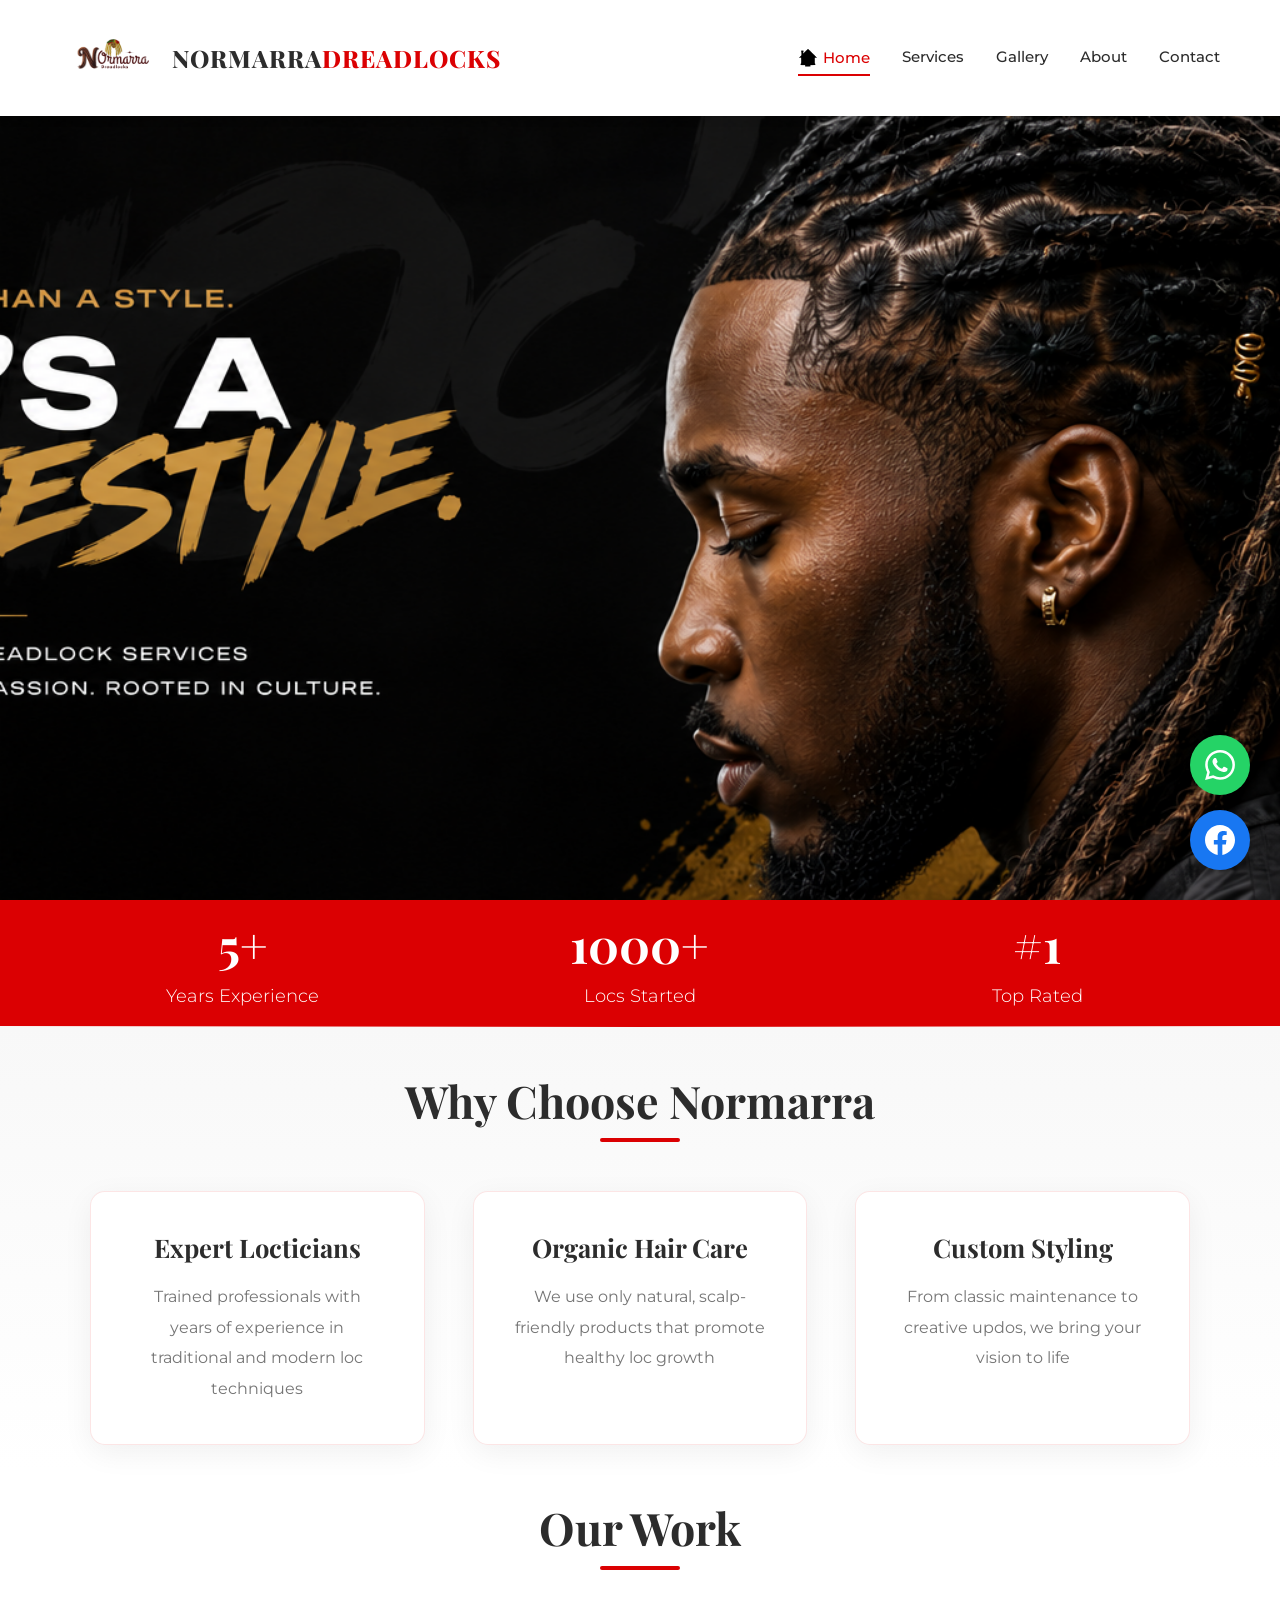
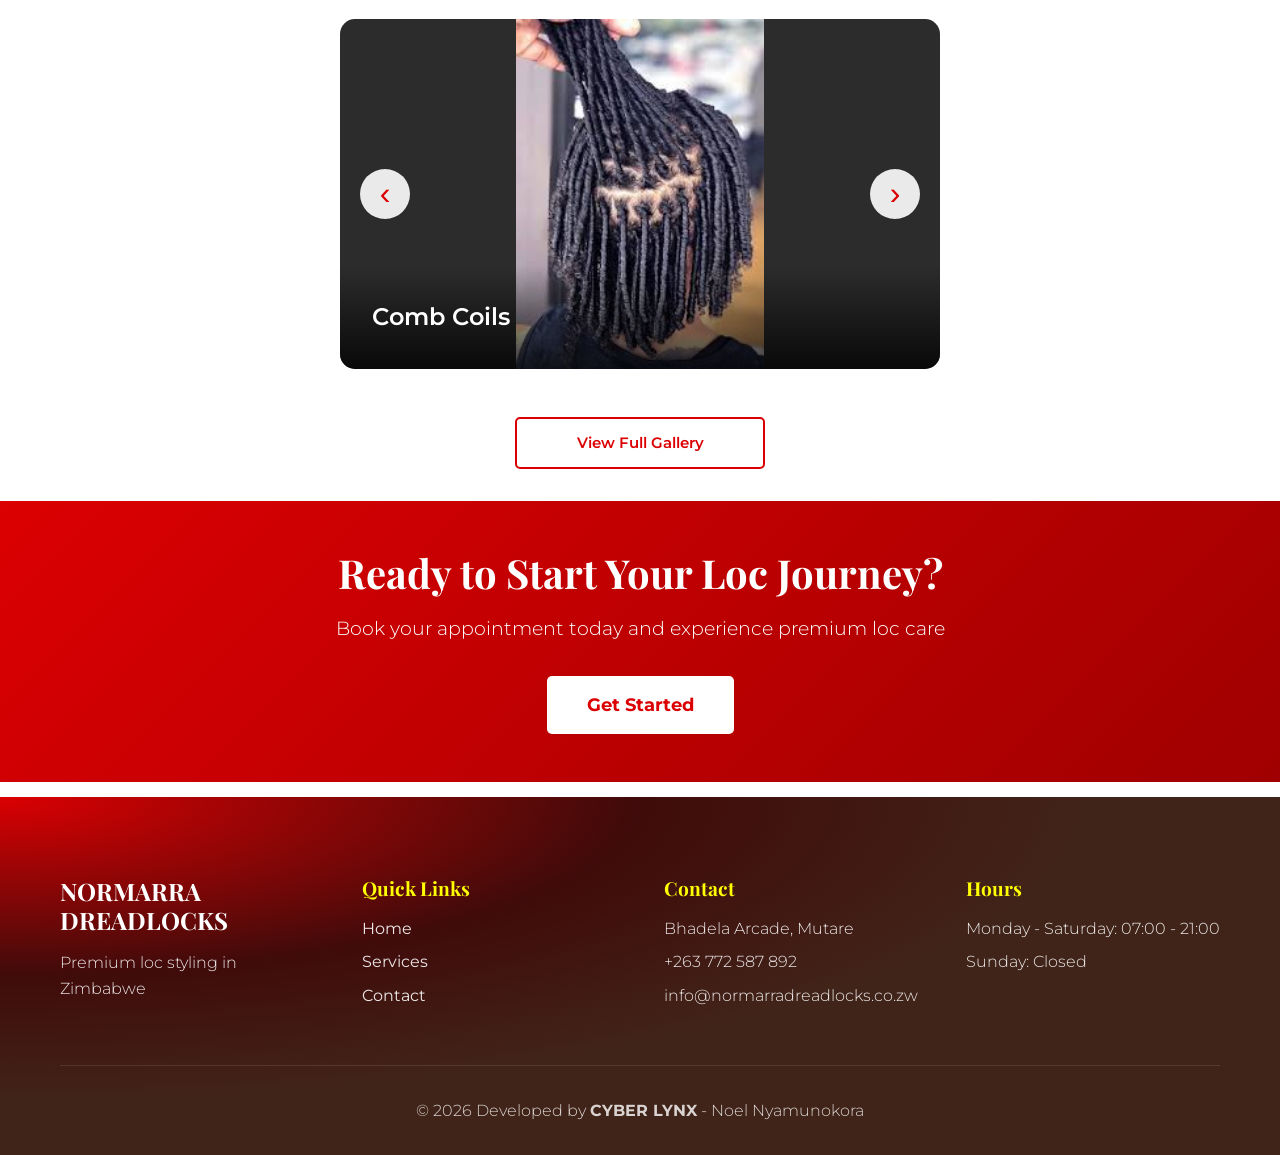
==== commit 46c5ffd0: "Add animations, image optimization, and UI improvements: pulse buttons, hover effects, centered mobi" ====
--- a/index.html
+++ b/index.html
@@ -4,6 +4,12 @@
     <meta charset="UTF-8">
     <meta name="viewport" content="width=device-width, initial-scale=1.0">
     <title>Normarra Dreadlocks | Premium Loc Styling in Mutare</title>
+    
+    <!-- Preload critical images -->
+    <link rel="preload" as="image" href="static/hero.png" media="(min-width: 768px)">
+    <link rel="preload" as="image" href="static/hero2.png" media="(max-width: 767px)">
+    <link rel="preload" as="image" href="static/normarra logo.png">
+    
     <link rel="stylesheet" href="styles.css">
     <link rel="preconnect" href="https://fonts.googleapis.com">
     <link rel="preconnect" href="https://fonts.gstatic.com" crossorigin>
@@ -15,7 +21,7 @@
         <div class="container nav-container">
             <div class="logo">
                 <img src="static/normarra logo.png" alt="Normarra Dreadlocks Logo" class="nav-logo">
-                <h2>NORMARRA<span class="logo-accent">DREADLOCKS</span></h2>
+                <h1>NORMARRA<span class="logo-accent">DREADLOCKS</span></h1>
             </div>
             <ul class="nav-menu" id="navMenu">
                 <li><a href="index.html" class="active"><span class="home-icon">🏠</span> Home</a></li>
@@ -90,7 +96,7 @@
                 </div>
                 <div class="stat-item">
                     <h3>#1</h3>
-                    <p>Mutare's Top Rated</p>
+                    <p>Top Rated</p>
                 </div>
             </div>
         </div>
@@ -124,27 +130,23 @@
             <div class="gallery-slider">
                 <div class="gallery-track" id="galleryTrack">
                     <div class="gallery-slide">
-                        <img src="static/work1.jpg" alt="Loc transformation 1">
-                        <div class="slide-caption">Our Work</div>
-                    </div>
-                    <div class="gallery-slide">
-                        <img src="static/work2.jpg" alt="Loc transformation 2">
-                        <div class="slide-caption">Our Work</div>
-                    </div>
-                    <div class="gallery-slide">
-                        <img src="static/work3.jpg" alt="Loc transformation 3">
-                        <div class="slide-caption">Our Work</div>
-                    </div>
-                    <div class="gallery-slide">
-                        <img src="static/work4.jpg" alt="Loc transformation 4">
-                        <div class="slide-caption">Our Work</div>
-                    </div>
-                    <div class="gallery-slide">
-                        <img src="static/work5.jpg" alt="Loc transformation 5">
-                        <div class="slide-caption">Our Work</div>
-                    </div>
-                    <div class="gallery-slide">
-                        <img src="static/work6.jpg" alt="Loc transformation 6">
+                        <img src="static/comb coils.jpg" alt="Comb Coils">
+                        <div class="slide-caption">Comb Coils</div>
+                    </div>
+                    <div class="gallery-slide">
+                        <img src="static/instant locs.jpg" alt="Instant Locs">
+                        <div class="slide-caption">Instant Locs</div>
+                    </div>
+                    <div class="gallery-slide">
+                        <img src="static/loc combining.jpg" alt="Loc Combining">
+                        <div class="slide-caption">Loc Combining</div>
+                    </div>
+                    <div class="gallery-slide">
+                        <img src="static/work1.jpg" alt="Creative Styling">
+                        <div class="slide-caption">Creative Styling</div>
+                    </div>
+                    <div class="gallery-slide">
+                        <img src="static/work2.jpg" alt="Our Work">
                         <div class="slide-caption">Our Work</div>
                     </div>
                 </div>
@@ -200,5 +202,4 @@
 
     <script src="script.js"></script>
 </body>
-</html>
-""+</html>
--- a/styles.css
+++ b/styles.css
@@ -49,6 +49,40 @@
     max-width: 1200px;
     margin: 0 auto;
     padding: 0 20px;
+}
+
+/* ===== IMAGE LOADING OPTIMIZATION ===== */
+img {
+    background: linear-gradient(90deg, #f0f0f0 25%, #e0e0e0 50%, #f0f0f0 75%);
+    background-size: 200% 100%;
+    animation: loading 1.5s infinite;
+}
+
+img[src] {
+    animation: none;
+    background: none;
+}
+
+@keyframes loading {
+    0% {
+        background-position: 200% 0;
+    }
+    100% {
+        background-position: -200% 0;
+    }
+}
+
+.img-loaded {
+    animation: fadeIn 0.5s ease-in;
+}
+
+@keyframes fadeIn {
+    from {
+        opacity: 0;
+    }
+    to {
+        opacity: 1;
+    }
 }
 
 /* ===== NAVIGATION ===== */
@@ -194,12 +228,57 @@
     padding: 15px 40px;
     font-size: 1.1rem;
     font-weight: 700;
+    animation: pulse 2s ease-in-out infinite;
 }
 
 .btn-hero:hover {
     background: var(--off-white);
     transform: translateY(-3px);
     box-shadow: 0 8px 20px rgba(0,0,0,0.2);
+    animation: none;
+}
+
+@keyframes pulse {
+    0%, 100% {
+        transform: scale(1);
+        box-shadow: 0 4px 15px rgba(219, 0, 2, 0.3);
+    }
+    50% {
+        transform: scale(1.05);
+        box-shadow: 0 8px 25px rgba(219, 0, 2, 0.5);
+    }
+}
+
+.btn-book-appointment {
+    display: inline-block;
+    background: #25D366;
+    color: var(--white);
+    padding: 15px 40px;
+    font-size: 1.1rem;
+    font-weight: 700;
+    border-radius: 50px;
+    text-decoration: none;
+    transition: all 0.3s ease;
+    box-shadow: 0 4px 15px rgba(37, 211, 102, 0.3);
+    animation: pulse-green 2s ease-in-out infinite;
+}
+
+.btn-book-appointment:hover {
+    background: #128C7E;
+    transform: translateY(-3px);
+    box-shadow: 0 8px 25px rgba(37, 211, 102, 0.5);
+    animation: none;
+}
+
+@keyframes pulse-green {
+    0%, 100% {
+        transform: scale(1);
+        box-shadow: 0 4px 15px rgba(37, 211, 102, 0.3);
+    }
+    50% {
+        transform: scale(1.05);
+        box-shadow: 0 8px 25px rgba(37, 211, 102, 0.5);
+    }
 }
 
 .btn-full {
@@ -643,13 +722,13 @@
 
 /* ===== GALLERY SLIDER ===== */
 .mini-gallery-section {
-    padding: 5rem 0;
+    padding: 2rem 0;
     background: var(--white);
 }
 
 .gallery-slider {
     position: relative;
-    max-width: 900px;
+    max-width: 600px;
     margin: 3rem auto;
     overflow: hidden;
     border-radius: 15px;
@@ -667,9 +746,14 @@
 
 .gallery-slide img {
     width: 100%;
-    height: 500px;
+    height: 350px;
     object-fit: contain;
     background: var(--charcoal);
+    transition: transform 0.5s ease;
+}
+
+.gallery-slide:hover img {
+    transform: scale(1.1);
 }
 
 .slide-caption {
@@ -760,7 +844,7 @@
 .cta-section {
     background: linear-gradient(135deg, var(--primary-red), var(--dark-red));
     color: var(--white);
-    padding: 5rem 0;
+    padding: 3rem 0;
     text-align: center;
 }
 
@@ -842,7 +926,7 @@
 }
 
 .service-category {
-    margin-bottom: 4rem;
+    margin-bottom: 2rem;
 }
 
 .category-title {
@@ -885,18 +969,46 @@
     margin-bottom: 1rem;
 }
 
+.service-content {
+    display: flex;
+    gap: 1rem;
+    align-items: flex-start;
+}
+
+.service-image {
+    flex-shrink: 0;
+    width: 100px;
+    height: 100px;
+    border-radius: 8px;
+    overflow: hidden;
+}
+
+.service-image img {
+    width: 100%;
+    height: 100%;
+    object-fit: cover;
+    transition: transform 0.5s ease;
+}
+
+.service-card:hover .service-image img {
+    transform: scale(1.15);
+}
+
+.service-text {
+    flex: 1;
+}
+
 .service-desc {
     color: var(--medium-gray);
-    margin-bottom: 1.5rem;
+    margin-bottom: 1rem;
     line-height: 1.7;
+    font-size: 0.95rem;
 }
 
 .service-details {
     display: flex;
-    justify-content: center;
+    justify-content: flex-start;
     align-items: center;
-    padding-top: 1rem;
-    border-top: 1px solid var(--light-gray);
 }
 
 .duration {
@@ -942,7 +1054,7 @@
 }
 
 .gallery-section {
-    padding: 2rem 0 5rem;
+    padding: 2rem 0 2rem;
     background: var(--off-white);
 }
 
@@ -1014,7 +1126,7 @@
 
 /* ===== ABOUT PAGE ===== */
 .about-story {
-    padding: 5rem 0;
+    padding: 5rem 0 2.5rem;
     background: var(--white);
 }
 
@@ -1040,10 +1152,15 @@
 .about-image img {
     border-radius: 10px;
     box-shadow: 0 10px 30px rgba(0,0,0,0.15);
+    transition: transform 0.5s ease;
+}
+
+.about-image:hover img {
+    transform: scale(1.05);
 }
 
 .mission-section {
-    padding: 5rem 0;
+    padding: 2.5rem 0 2.5rem;
     background: var(--off-white);
 }
 
@@ -1059,12 +1176,25 @@
     border-radius: 10px;
     box-shadow: 0 5px 20px rgba(0,0,0,0.08);
     border-left: 5px solid var(--primary-red);
+    transition: all 0.3s ease;
+    cursor: pointer;
+}
+
+.mission-card:hover {
+    transform: translateY(-10px);
+    box-shadow: 0 15px 40px rgba(219, 0, 2, 0.2);
+    border-left-width: 8px;
 }
 
 .mission-card h3 {
     font-size: 1.6rem;
     color: var(--primary-red);
     margin-bottom: 1rem;
+    transition: all 0.3s ease;
+}
+
+.mission-card:hover h3 {
+    transform: scale(1.05);
 }
 
 .mission-card p {
@@ -1073,7 +1203,7 @@
 }
 
 .approach-section {
-    padding: 5rem 0;
+    padding: 2.5rem 0 2.5rem;
     background: var(--white);
 }
 
@@ -1108,7 +1238,7 @@
 }
 
 .team-section {
-    padding: 5rem 0;
+    padding: 2.5rem 0 2.5rem;
     background: var(--off-white);
 }
 
@@ -1360,17 +1490,19 @@
 
 /* ===== FOOTER ===== */
 .footer {
-    background: linear-gradient(135deg, 
+    background: radial-gradient(ellipse at top left, 
         #DB0002 0%, 
-        #400B0A 25%, 
+        #400B0A 35%, 
+        #412419 60%),
+    radial-gradient(ellipse at bottom right, 
+        #553A2F 0%, 
         #412419 50%, 
-        #553A2F 75%, 
-        #C8B8B9 135%);
+        #400B0A 100%);
     color: var(--white);
     padding: 5rem 0 2rem;
     position: relative;
     overflow: hidden;
-    margin-top: 100px;
+    margin-top: 15px;
 }
 
 .footer::before {
@@ -1497,7 +1629,7 @@
 .footer-col h4 {
     font-size: 1.2rem;
     margin-bottom: 1rem;
-    color: var(--primary-red);
+    color: yellow;
 }
 
 .footer-col p {
@@ -1521,8 +1653,8 @@
 }
 
 .footer-col ul li a:hover {
+    color: var(--white);
     opacity: 1;
-    color: var(--primary-red);
     padding-left: 5px;
 }
 
@@ -1550,10 +1682,23 @@
         transition: 0.3s;
         box-shadow: 0 10px 27px rgba(0,0,0,0.05);
         padding: 2rem 0;
+        align-items: center;
+        justify-content: center;
     }
 
     .nav-menu.active {
         left: 0;
+    }
+    
+    .nav-menu li {
+        width: 100%;
+        display: flex;
+        justify-content: center;
+    }
+    
+    .nav-menu li a {
+        display: inline-block;
+        text-align: center;
     }
 
     .hamburger {
@@ -1654,7 +1799,7 @@
     }
 
     .gallery-slide img {
-        height: 350px;
+        height: 250px;
     }
 
     .nav-logo {
